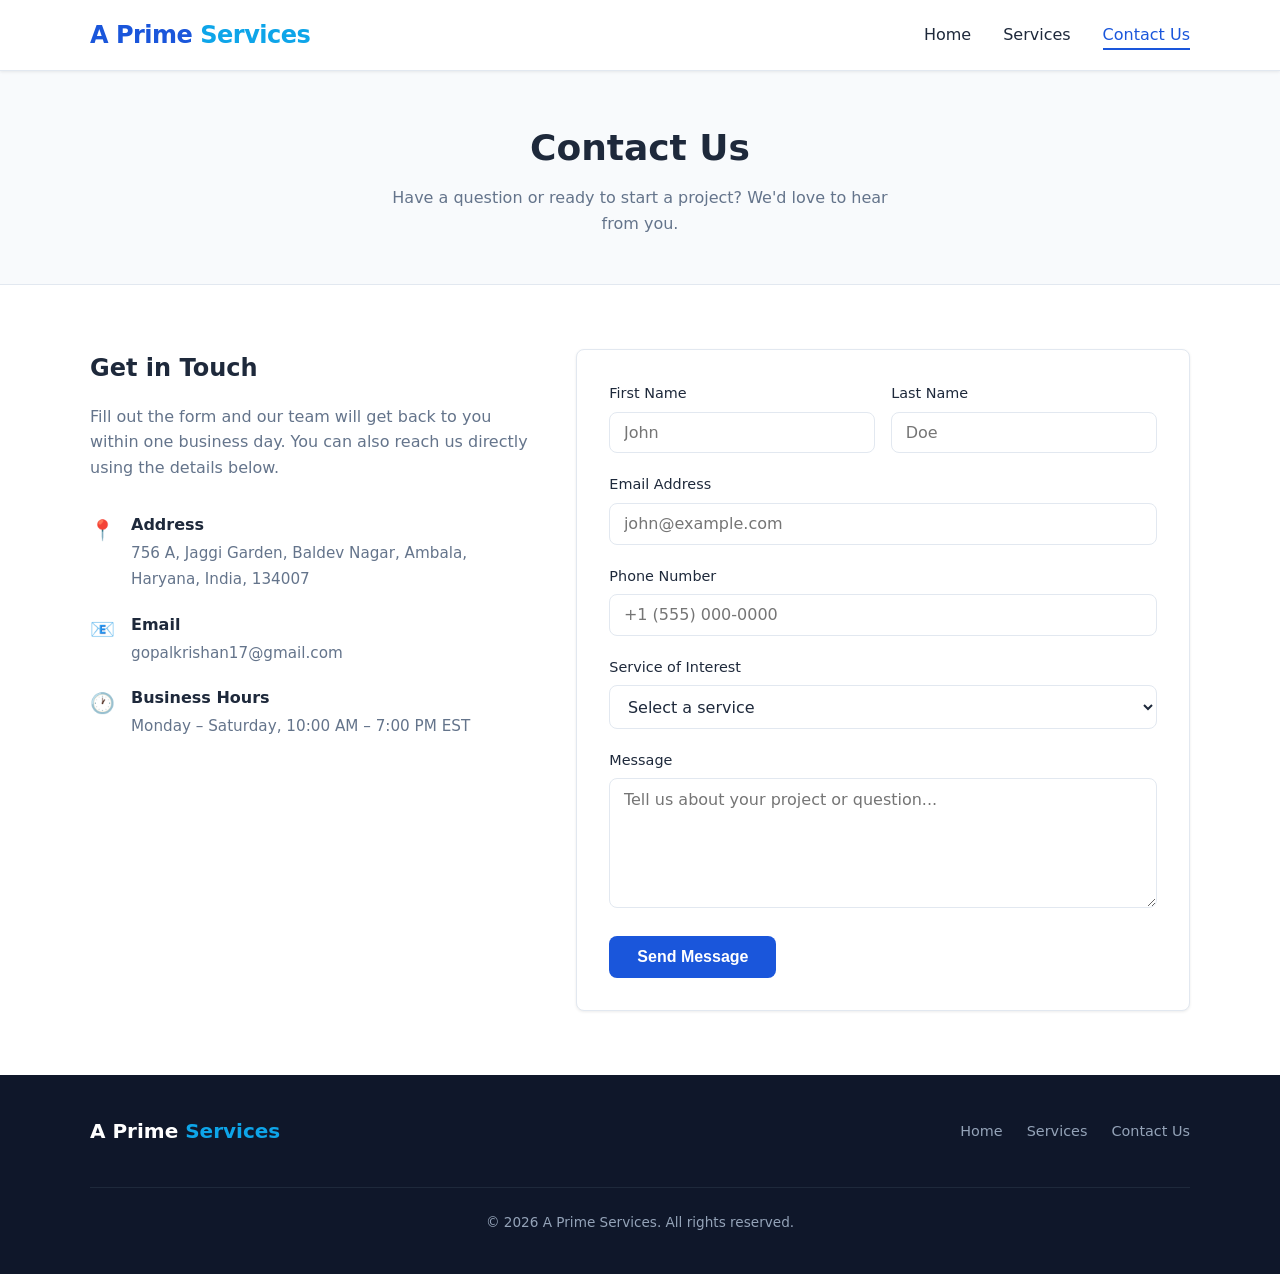
==== contact/index.html @ 43e7fe40 "Use clean URLs for services and contact pages. Co-authored-by: Cursor <cursoragent@cursor.com>" ====
<!DOCTYPE html>
<html lang="en">
<head>
  <meta charset="UTF-8">
  <meta name="viewport" content="width=device-width, initial-scale=1.0">
  <title>A Prime Services — Contact Us</title>
  <link rel="stylesheet" href="../css/styles.css">
</head>
<body>

  <header class="site-header">
    <div class="container">
      <nav class="nav">
        <a href="/" class="logo">A Prime <span>Services</span></a>
        <ul class="nav-links">
          <li><a href="/">Home</a></li>
          <li><a href="/services">Services</a></li>
          <li><a href="/contact" class="active">Contact Us</a></li>
        </ul>
      </nav>
    </div>
  </header>

  <main>
    <div class="page-header">
      <div class="container">
        <h1>Contact Us</h1>
        <p>Have a question or ready to start a project? We'd love to hear from you.</p>
      </div>
    </div>

    <section class="section">
      <div class="container">
        <div class="contact-layout">
          <div class="contact-info">
            <h2>Get in Touch</h2>
            <p>Fill out the form and our team will get back to you within one business day. You can also reach us directly using the details below.</p>

            <div class="contact-detail">
              <div class="contact-detail-icon">📍</div>
              <div>
                <strong>Address</strong>
                <span>756 A, Jaggi Garden, Baldev Nagar, Ambala, Haryana, India, 134007</span>
              </div>
            </div>

            <div class="contact-detail">
              <div class="contact-detail-icon">📧</div>
              <div>
                <strong>Email</strong>
                <span>gopalkrishan17@gmail.com</span>
              </div>
            </div>

            <div class="contact-detail">
              <div class="contact-detail-icon">🕐</div>
              <div>
                <strong>Business Hours</strong>
                <span>Monday – Saturday, 10:00 AM – 7:00 PM EST</span>
              </div>
            </div>
          </div>

          <form class="contact-form" action="#" method="post">
            <div class="form-row">
              <div class="form-group">
                <label for="first-name">First Name</label>
                <input type="text" id="first-name" name="first-name" placeholder="John" required>
              </div>
              <div class="form-group">
                <label for="last-name">Last Name</label>
                <input type="text" id="last-name" name="last-name" placeholder="Doe" required>
              </div>
            </div>

            <div class="form-group">
              <label for="email">Email Address</label>
              <input type="email" id="email" name="email" placeholder="john@example.com" required>
            </div>

            <div class="form-group">
              <label for="phone">Phone Number</label>
              <input type="tel" id="phone" name="phone" placeholder="+1 (555) 000-0000">
            </div>

            <div class="form-group">
              <label for="service">Service of Interest</label>
              <select id="service" name="service">
                <option value="">Select a service</option>
                <option value="web-development">Web Development</option>
                <option value="digital-services">Digital Services</option>
                <option value="seo">Search Engine Optimization</option>
                <option value="other">Other</option>
              </select>
            </div>

            <div class="form-group">
              <label for="message">Message</label>
              <textarea id="message" name="message" placeholder="Tell us about your project or question..." required></textarea>
            </div>

            <button type="submit" class="btn btn-dark">Send Message</button>
          </form>
        </div>
      </div>
    </section>
  </main>

  <footer class="site-footer">
    <div class="container">
      <div class="footer-inner">
        <div class="footer-logo">A Prime <span>Services</span></div>
        <ul class="footer-links">
          <li><a href="/">Home</a></li>
          <li><a href="/services">Services</a></li>
          <li><a href="/contact">Contact Us</a></li>
        </ul>
        <p class="footer-copy">&copy; 2026 A Prime Services. All rights reserved.</p>
      </div>
    </div>
  </footer>

</body>
</html>
---- css/styles.css ----
/* ===== Reset & Base ===== */
*,
*::before,
*::after {
  box-sizing: border-box;
  margin: 0;
  padding: 0;
}

:root {
  --color-primary: #1a56db;
  --color-primary-dark: #1444b0;
  --color-accent: #0ea5e9;
  --color-text: #1e293b;
  --color-text-muted: #64748b;
  --color-bg: #ffffff;
  --color-bg-alt: #f8fafc;
  --color-border: #e2e8f0;
  --font-sans: "Segoe UI", system-ui, -apple-system, sans-serif;
  --shadow-sm: 0 1px 3px rgba(0, 0, 0, 0.08);
  --shadow-md: 0 4px 16px rgba(0, 0, 0, 0.1);
  --radius: 8px;
  --max-width: 1100px;
}

html {
  scroll-behavior: smooth;
}

body {
  font-family: var(--font-sans);
  color: var(--color-text);
  background: var(--color-bg);
  line-height: 1.6;
  min-height: 100vh;
  display: flex;
  flex-direction: column;
}

a {
  color: var(--color-primary);
  text-decoration: none;
}

a:hover {
  text-decoration: underline;
}

img {
  max-width: 100%;
  display: block;
}

/* ===== Layout ===== */
.container {
  width: 90%;
  max-width: var(--max-width);
  margin: 0 auto;
}

main {
  flex: 1;
}

/* ===== Header & Nav ===== */
.site-header {
  background: var(--color-bg);
  border-bottom: 1px solid var(--color-border);
  position: sticky;
  top: 0;
  z-index: 100;
  box-shadow: var(--shadow-sm);
}

.nav {
  display: flex;
  align-items: center;
  justify-content: space-between;
  padding: 1rem 0;
}

.logo {
  font-size: 1.5rem;
  font-weight: 700;
  color: var(--color-primary);
  letter-spacing: -0.5px;
}

.logo span {
  color: var(--color-accent);
}

.nav-links {
  display: flex;
  gap: 2rem;
  list-style: none;
}

.nav-links a {
  color: var(--color-text);
  font-weight: 500;
  text-decoration: none;
  padding: 0.25rem 0;
  border-bottom: 2px solid transparent;
  transition: color 0.2s, border-color 0.2s;
}

.nav-links a:hover,
.nav-links a.active {
  color: var(--color-primary);
  border-bottom-color: var(--color-primary);
  text-decoration: none;
}

/* ===== Hero ===== */
.hero {
  background: linear-gradient(135deg, #1a56db 0%, #0ea5e9 100%);
  color: #fff;
  padding: 5rem 0;
  text-align: center;
}

.hero h1 {
  font-size: clamp(2rem, 5vw, 3rem);
  font-weight: 700;
  margin-bottom: 1rem;
  line-height: 1.2;
}

.hero p {
  font-size: 1.15rem;
  opacity: 0.92;
  max-width: 600px;
  margin: 0 auto 2rem;
}

/* ===== Buttons ===== */
.btn {
  display: inline-block;
  padding: 0.75rem 1.75rem;
  border-radius: var(--radius);
  font-weight: 600;
  font-size: 1rem;
  cursor: pointer;
  border: none;
  transition: background 0.2s, transform 0.15s;
  text-decoration: none;
}

.btn:hover {
  text-decoration: none;
  transform: translateY(-1px);
}

.btn-primary {
  background: #fff;
  color: var(--color-primary);
}

.btn-primary:hover {
  background: #f0f4ff;
}

.btn-outline {
  background: transparent;
  color: #fff;
  border: 2px solid #fff;
}

.btn-outline:hover {
  background: rgba(255, 255, 255, 0.15);
}

.btn-dark {
  background: var(--color-primary);
  color: #fff;
}

.btn-dark:hover {
  background: var(--color-primary-dark);
}

/* ===== Sections ===== */
.section {
  padding: 4rem 0;
}

.section-alt {
  background: var(--color-bg-alt);
}

.section-title {
  text-align: center;
  font-size: 2rem;
  margin-bottom: 0.5rem;
}

.section-subtitle {
  text-align: center;
  color: var(--color-text-muted);
  margin-bottom: 3rem;
  max-width: 560px;
  margin-left: auto;
  margin-right: auto;
}

/* ===== Cards ===== */
.card-grid {
  display: grid;
  grid-template-columns: repeat(auto-fit, minmax(280px, 1fr));
  gap: 1.5rem;
}

.card {
  background: var(--color-bg);
  border: 1px solid var(--color-border);
  border-radius: var(--radius);
  padding: 2rem;
  box-shadow: var(--shadow-sm);
  transition: box-shadow 0.2s, transform 0.2s;
}

.card:hover {
  box-shadow: var(--shadow-md);
  transform: translateY(-2px);
}

.card-icon {
  width: 48px;
  height: 48px;
  background: #eff6ff;
  border-radius: var(--radius);
  display: flex;
  align-items: center;
  justify-content: center;
  font-size: 1.5rem;
  margin-bottom: 1rem;
}

.card h3 {
  font-size: 1.15rem;
  margin-bottom: 0.5rem;
}

.card p {
  color: var(--color-text-muted);
  font-size: 0.95rem;
}

/* ===== Features (Home) ===== */
.features-grid {
  display: grid;
  grid-template-columns: repeat(auto-fit, minmax(240px, 1fr));
  gap: 2rem;
  text-align: center;
}

.feature-item h3 {
  margin: 0.75rem 0 0.5rem;
}

.feature-item p {
  color: var(--color-text-muted);
  font-size: 0.95rem;
}

.feature-icon {
  font-size: 2.5rem;
}

/* ===== Page Header (inner pages) ===== */
.page-header {
  background: var(--color-bg-alt);
  border-bottom: 1px solid var(--color-border);
  padding: 3rem 0;
  text-align: center;
}

.page-header h1 {
  font-size: 2.25rem;
  margin-bottom: 0.5rem;
}

.page-header p {
  color: var(--color-text-muted);
  max-width: 520px;
  margin: 0 auto;
}

/* ===== Services Page ===== */
.service-card {
  display: flex;
  gap: 1.5rem;
  align-items: flex-start;
}

.service-number {
  flex-shrink: 0;
  width: 44px;
  height: 44px;
  background: var(--color-primary);
  color: #fff;
  border-radius: 50%;
  display: flex;
  align-items: center;
  justify-content: center;
  font-weight: 700;
  font-size: 1.1rem;
}

.service-card h3 {
  margin-bottom: 0.4rem;
}

.service-card p {
  color: var(--color-text-muted);
  font-size: 0.95rem;
}

/* ===== Pricing Cards ===== */
.pricing-grid {
  display: grid;
  grid-template-columns: repeat(auto-fit, minmax(300px, 1fr));
  gap: 2rem;
}

.pricing-card {
  background: var(--color-bg);
  border: 1px solid var(--color-border);
  border-radius: var(--radius);
  padding: 2.5rem 2rem;
  box-shadow: var(--shadow-sm);
  display: flex;
  flex-direction: column;
  transition: box-shadow 0.2s, transform 0.2s;
  text-align: center;
}

.pricing-card:hover {
  box-shadow: var(--shadow-md);
  transform: translateY(-4px);
}

.pricing-card.featured {
  border-color: var(--color-primary);
  box-shadow: var(--shadow-md);
  position: relative;
}

.pricing-card.featured::before {
  content: "Popular";
  position: absolute;
  top: -12px;
  left: 50%;
  transform: translateX(-50%);
  background: var(--color-primary);
  color: #fff;
  font-size: 0.75rem;
  font-weight: 600;
  padding: 0.25rem 1rem;
  border-radius: 20px;
  letter-spacing: 0.5px;
  text-transform: uppercase;
}

.pricing-card h3 {
  font-size: 1.1rem;
  text-transform: uppercase;
  letter-spacing: 1px;
  color: var(--color-primary);
  margin-bottom: 1rem;
}

.pricing-amount {
  font-size: 2rem;
  font-weight: 700;
  color: var(--color-text);
  margin-bottom: 0.25rem;
  line-height: 1.2;
}

.pricing-amount span {
  font-size: 0.95rem;
  font-weight: 500;
  color: var(--color-text-muted);
}

.pricing-period {
  font-size: 0.85rem;
  font-weight: 600;
  text-transform: uppercase;
  letter-spacing: 0.5px;
  color: var(--color-text-muted);
  margin-bottom: 1.25rem;
}

.pricing-card p {
  color: var(--color-text-muted);
  font-size: 0.95rem;
  margin-bottom: 1.5rem;
  flex: 1;
}

.pricing-features {
  list-style: none;
  text-align: left;
  margin-bottom: 1.75rem;
}

.pricing-features li {
  padding: 0.4rem 0;
  font-size: 0.9rem;
  color: var(--color-text);
  border-bottom: 1px solid var(--color-border);
}

.pricing-features li:last-child {
  border-bottom: none;
}

.pricing-features li::before {
  content: "✓ ";
  color: var(--color-primary);
  font-weight: 700;
}

.pricing-card .btn {
  width: 100%;
  text-align: center;
}

.pricing-group {
  margin-bottom: 3.5rem;
}

.pricing-group:last-child {
  margin-bottom: 0;
}

.pricing-group-title {
  font-size: 1.25rem;
  font-weight: 600;
  color: var(--color-text);
  margin-bottom: 0.35rem;
  text-align: center;
}

.pricing-group-desc {
  text-align: center;
  color: var(--color-text-muted);
  font-size: 0.9rem;
  margin-bottom: 1.75rem;
}

/* ===== Contact Page ===== */
.contact-layout {
  display: grid;
  grid-template-columns: 1fr 1.4fr;
  gap: 3rem;
  align-items: start;
}

.contact-info h2 {
  font-size: 1.5rem;
  margin-bottom: 1rem;
}

.contact-info p {
  color: var(--color-text-muted);
  margin-bottom: 2rem;
}

.contact-detail {
  display: flex;
  gap: 1rem;
  margin-bottom: 1.25rem;
  align-items: flex-start;
}

.contact-detail-icon {
  font-size: 1.25rem;
  margin-top: 0.1rem;
}

.contact-detail strong {
  display: block;
  margin-bottom: 0.15rem;
}

.contact-detail span {
  color: var(--color-text-muted);
  font-size: 0.95rem;
}

/* ===== Form ===== */
.contact-form {
  background: var(--color-bg);
  border: 1px solid var(--color-border);
  border-radius: var(--radius);
  padding: 2rem;
  box-shadow: var(--shadow-sm);
}

.form-group {
  margin-bottom: 1.25rem;
}

.form-group label {
  display: block;
  font-weight: 500;
  margin-bottom: 0.4rem;
  font-size: 0.9rem;
}

.form-group input,
.form-group textarea,
.form-group select {
  width: 100%;
  padding: 0.65rem 0.85rem;
  border: 1px solid var(--color-border);
  border-radius: var(--radius);
  font-family: inherit;
  font-size: 1rem;
  color: var(--color-text);
  background: var(--color-bg);
  transition: border-color 0.2s, box-shadow 0.2s;
}

.form-group input:focus,
.form-group textarea:focus,
.form-group select:focus {
  outline: none;
  border-color: var(--color-primary);
  box-shadow: 0 0 0 3px rgba(26, 86, 219, 0.15);
}

.form-group textarea {
  resize: vertical;
  min-height: 130px;
}

.form-row {
  display: grid;
  grid-template-columns: 1fr 1fr;
  gap: 1rem;
}

/* ===== CTA Banner ===== */
.cta-banner {
  background: linear-gradient(135deg, #1a56db 0%, #0ea5e9 100%);
  color: #fff;
  text-align: center;
  padding: 3.5rem 2rem;
  border-radius: var(--radius);
}

.cta-banner h2 {
  font-size: 1.75rem;
  margin-bottom: 0.75rem;
}

.cta-banner p {
  opacity: 0.9;
  margin-bottom: 1.5rem;
}

/* ===== Footer ===== */
.site-footer {
  background: #0f172a;
  color: #94a3b8;
  padding: 2.5rem 0;
  margin-top: auto;
}

.footer-inner {
  display: flex;
  justify-content: space-between;
  align-items: center;
  flex-wrap: wrap;
  gap: 1rem;
}

.footer-logo {
  font-size: 1.25rem;
  font-weight: 700;
  color: #fff;
}

.footer-logo span {
  color: var(--color-accent);
}

.footer-links {
  display: flex;
  gap: 1.5rem;
  list-style: none;
}

.footer-links a {
  color: #94a3b8;
  text-decoration: none;
  font-size: 0.9rem;
}

.footer-links a:hover {
  color: #fff;
}

.footer-copy {
  width: 100%;
  text-align: center;
  margin-top: 1.5rem;
  padding-top: 1.5rem;
  border-top: 1px solid #1e293b;
  font-size: 0.85rem;
}

/* ===== Responsive ===== */
@media (max-width: 768px) {
  .nav {
    flex-direction: column;
    gap: 1rem;
  }

  .nav-links {
    gap: 1.25rem;
  }

  .contact-layout {
    grid-template-columns: 1fr;
  }

  .form-row {
    grid-template-columns: 1fr;
  }

  .service-card {
    flex-direction: column;
  }

  .footer-inner {
    flex-direction: column;
    text-align: center;
  }
}
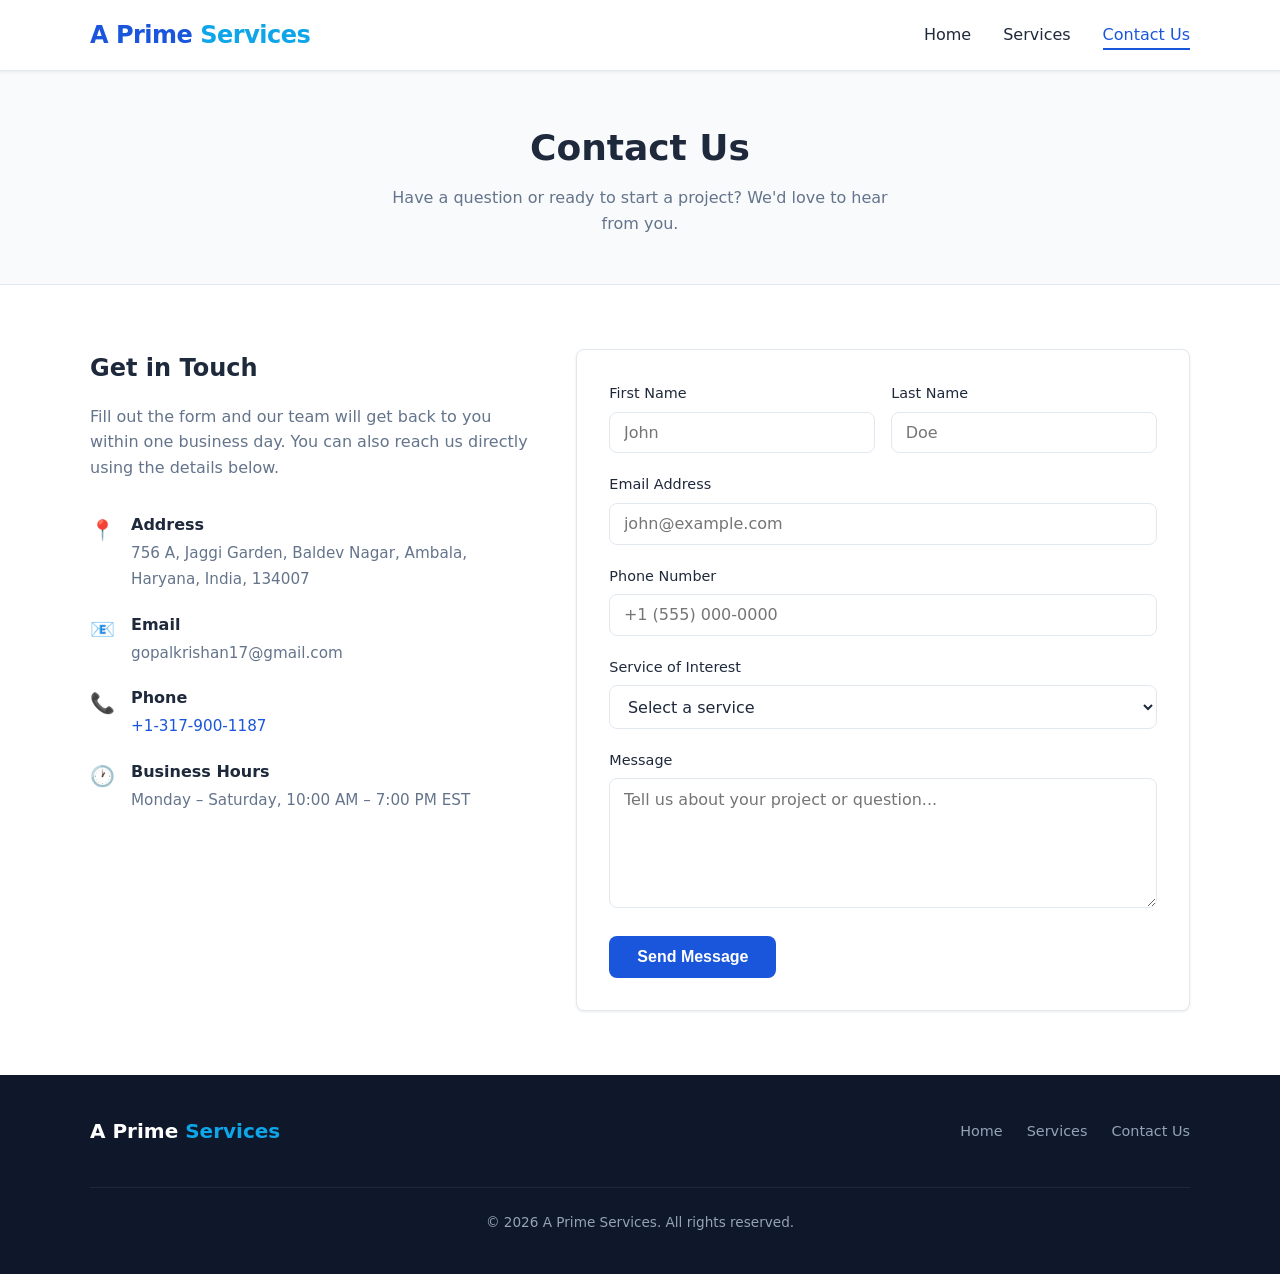
==== commit 6d4661fa: "Add phone number to contact page. Co-authored-by: Cursor <cursoragent@cursor.com>" ====
--- a/contact/index.html
+++ b/contact/index.html
@@ -4,7 +4,7 @@
   <meta charset="UTF-8">
   <meta name="viewport" content="width=device-width, initial-scale=1.0">
   <title>A Prime Services — Contact Us</title>
-  <link rel="stylesheet" href="../css/styles.css">
+  <link rel="stylesheet" href="/css/styles.css">
 </head>
 <body>
 
@@ -49,6 +49,14 @@
               <div>
                 <strong>Email</strong>
                 <span>gopalkrishan17@gmail.com</span>
+              </div>
+            </div>
+
+            <div class="contact-detail">
+              <div class="contact-detail-icon">📞</div>
+              <div>
+                <strong>Phone</strong>
+                <span><a href="tel:+13179001187">+1-317-900-1187</a></span>
               </div>
             </div>
 
